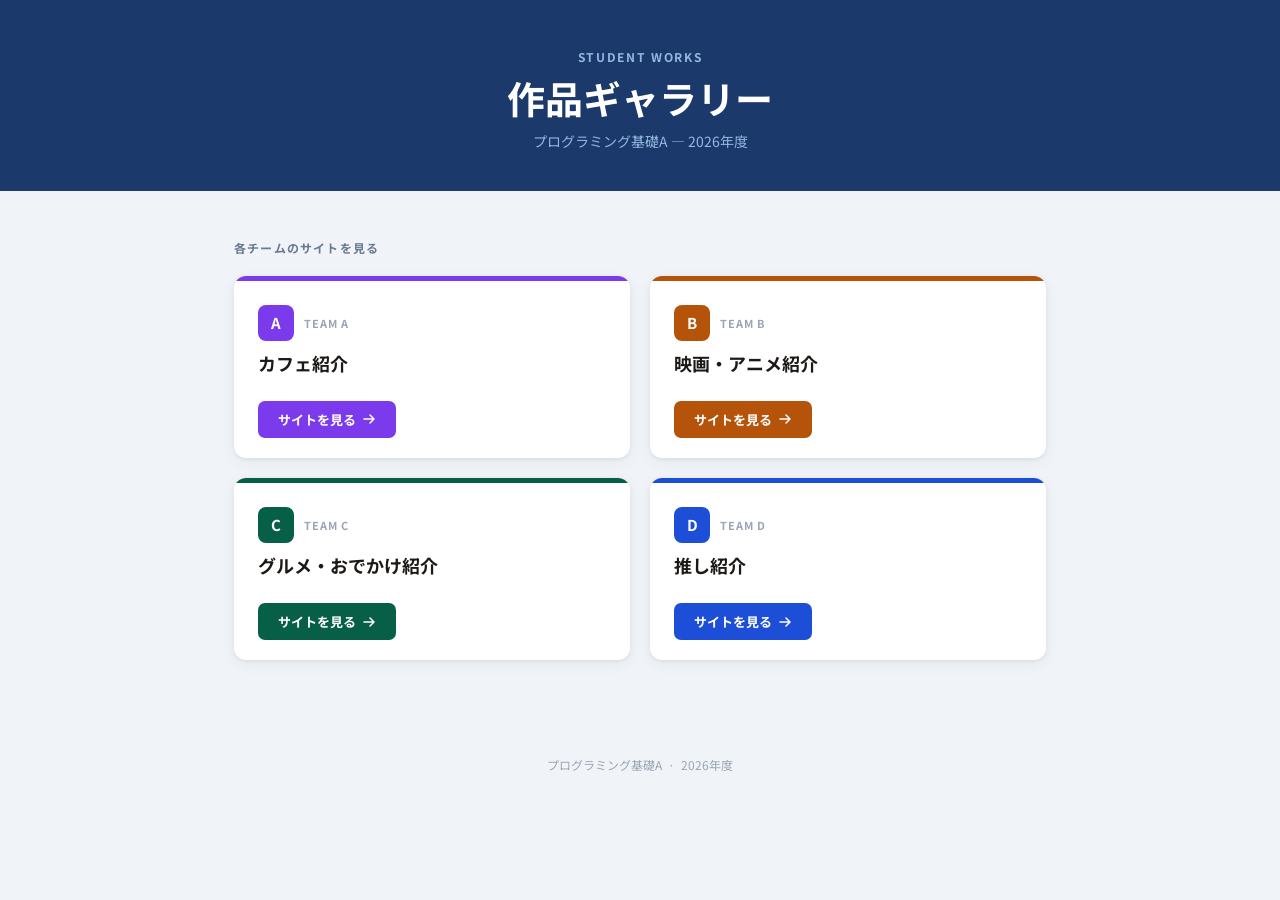
==== index.html @ 8a596230 "Create index.html" ====
<!DOCTYPE html>
<html lang="ja">
<head>
  <meta charset="UTF-8">
  <meta name="viewport" content="width=device-width, initial-scale=1.0">
  <title>作品ギャラリー — プログラミング基礎A</title>
  <link rel="preconnect" href="https://fonts.googleapis.com">
  <link rel="stylesheet" href="https://fonts.googleapis.com/css2?family=Noto+Sans+JP:wght@400;500;700&display=swap">
  <style>
    *, *::before, *::after { box-sizing: border-box; margin: 0; padding: 0; }

    body {
      font-family: 'Noto Sans JP', sans-serif;
      background: #F0F3F8;
      color: #1C1917;
      min-height: 100vh;
    }

    /* ── Header ── */
    .site-header {
      background: #1B3A6B;
      padding: 48px 24px 40px;
      text-align: center;
    }

    .header-eyebrow {
      font-size: 12px;
      font-weight: 700;
      letter-spacing: .14em;
      text-transform: uppercase;
      color: #93B8E0;
      margin-bottom: 10px;
    }

    .header-title {
      font-size: clamp(26px, 5vw, 38px);
      font-weight: 700;
      color: #FFFFFF;
      line-height: 1.2;
      margin-bottom: 10px;
    }

    .header-sub {
      font-size: 14px;
      color: #93B8E0;
    }

    /* ── Main ── */
    .main {
      max-width: 860px;
      margin: 0 auto;
      padding: 48px 24px 72px;
    }

    .section-label {
      font-size: 12px;
      font-weight: 700;
      letter-spacing: .1em;
      text-transform: uppercase;
      color: #6B7A90;
      margin-bottom: 20px;
    }

    /* ── Team grid ── */
    .team-grid {
      display: grid;
      grid-template-columns: repeat(auto-fill, minmax(360px, 1fr));
      gap: 20px;
    }

    .team-card {
      background: #FFFFFF;
      border-radius: 12px;
      overflow: hidden;
      box-shadow: 0 1px 4px rgba(0,0,0,.07), 0 4px 16px rgba(0,0,0,.05);
      display: flex;
      flex-direction: column;
      transition: box-shadow .2s, transform .2s;
    }
    .team-card:hover {
      box-shadow: 0 4px 12px rgba(0,0,0,.1), 0 12px 32px rgba(0,0,0,.08);
      transform: translateY(-2px);
    }

    .card-stripe {
      height: 5px;
    }

    .card-body {
      padding: 24px 24px 20px;
      flex: 1;
      display: flex;
      flex-direction: column;
      gap: 10px;
    }

    .card-top {
      display: flex;
      align-items: center;
      gap: 10px;
    }

    .team-badge {
      display: inline-flex;
      align-items: center;
      justify-content: center;
      width: 36px;
      height: 36px;
      border-radius: 8px;
      font-size: 15px;
      font-weight: 700;
      color: #fff;
      flex-shrink: 0;
    }

    .card-label {
      font-size: 11px;
      font-weight: 700;
      letter-spacing: .08em;
      text-transform: uppercase;
      color: #9BA5B4;
    }

    .card-theme {
      font-size: 18px;
      font-weight: 700;
      line-height: 1.35;
      color: #1C1917;
    }

    .card-footer {
      margin-top: auto;
      padding-top: 16px;
    }

    .visit-btn {
      display: inline-flex;
      align-items: center;
      gap: 6px;
      padding: 9px 20px;
      border-radius: 7px;
      border: none;
      font-family: 'Noto Sans JP', sans-serif;
      font-size: 13px;
      font-weight: 700;
      color: #fff;
      cursor: pointer;
      text-decoration: none;
      transition: opacity .15s, transform .15s;
    }
    .visit-btn:hover { opacity: .88; transform: translateX(2px); }
    .visit-btn svg { flex-shrink: 0; }

    /* ── Footer ── */
    .site-footer {
      text-align: center;
      padding: 24px;
      font-size: 12px;
      color: #9BA5B4;
    }
  </style>
</head>
<body>

<header class="site-header">
  <p class="header-eyebrow">Student Works</p>
  <h1 class="header-title">作品ギャラリー</h1>
  <p class="header-sub">プログラミング基礎A — 2026年度</p>
</header>

<main class="main">
  <p class="section-label">各チームのサイトを見る</p>

  <div class="team-grid">

    <!-- Team A -->
    <div class="team-card">
      <div class="card-stripe" style="background:#7C3AED;"></div>
      <div class="card-body">
        <div class="card-top">
          <div class="team-badge" style="background:#7C3AED;">A</div>
          <span class="card-label">Team A</span>
        </div>
        <div class="card-theme">カフェ紹介</div>
        <div class="card-footer">
          <a class="visit-btn" style="background:#7C3AED;" href="./teamA/">
            サイトを見る
            <svg width="14" height="14" viewBox="0 0 14 14" fill="none"><path d="M2 7h10M8 3l4 4-4 4" stroke="#fff" stroke-width="1.5" stroke-linecap="round" stroke-linejoin="round"/></svg>
          </a>
        </div>
      </div>
    </div>

    <!-- Team B -->
    <div class="team-card">
      <div class="card-stripe" style="background:#B45309;"></div>
      <div class="card-body">
        <div class="card-top">
          <div class="team-badge" style="background:#B45309;">B</div>
          <span class="card-label">Team B</span>
        </div>
        <div class="card-theme">映画・アニメ紹介</div>
        <div class="card-footer">
          <a class="visit-btn" style="background:#B45309;" href="./teamB/">
            サイトを見る
            <svg width="14" height="14" viewBox="0 0 14 14" fill="none"><path d="M2 7h10M8 3l4 4-4 4" stroke="#fff" stroke-width="1.5" stroke-linecap="round" stroke-linejoin="round"/></svg>
          </a>
        </div>
      </div>
    </div>

    <!-- Team C -->
    <div class="team-card">
      <div class="card-stripe" style="background:#065F46;"></div>
      <div class="card-body">
        <div class="card-top">
          <div class="team-badge" style="background:#065F46;">C</div>
          <span class="card-label">Team C</span>
        </div>
        <div class="card-theme">グルメ・おでかけ紹介</div>
        <div class="card-footer">
          <a class="visit-btn" style="background:#065F46;" href="./teamC/">
            サイトを見る
            <svg width="14" height="14" viewBox="0 0 14 14" fill="none"><path d="M2 7h10M8 3l4 4-4 4" stroke="#fff" stroke-width="1.5" stroke-linecap="round" stroke-linejoin="round"/></svg>
          </a>
        </div>
      </div>
    </div>

    <!-- Team D -->
    <div class="team-card">
      <div class="card-stripe" style="background:#1D4ED8;"></div>
      <div class="card-body">
        <div class="card-top">
          <div class="team-badge" style="background:#1D4ED8;">D</div>
          <span class="card-label">Team D</span>
        </div>
        <div class="card-theme">推し紹介</div>
        <div class="card-footer">
          <a class="visit-btn" style="background:#1D4ED8;" href="./teamD/">
            サイトを見る
            <svg width="14" height="14" viewBox="0 0 14 14" fill="none"><path d="M2 7h10M8 3l4 4-4 4" stroke="#fff" stroke-width="1.5" stroke-linecap="round" stroke-linejoin="round"/></svg>
          </a>
        </div>
      </div>
    </div>

  </div>
</main>

<footer class="site-footer">
  プログラミング基礎A &nbsp;·&nbsp; 2026年度
</footer>

</body>
</html>
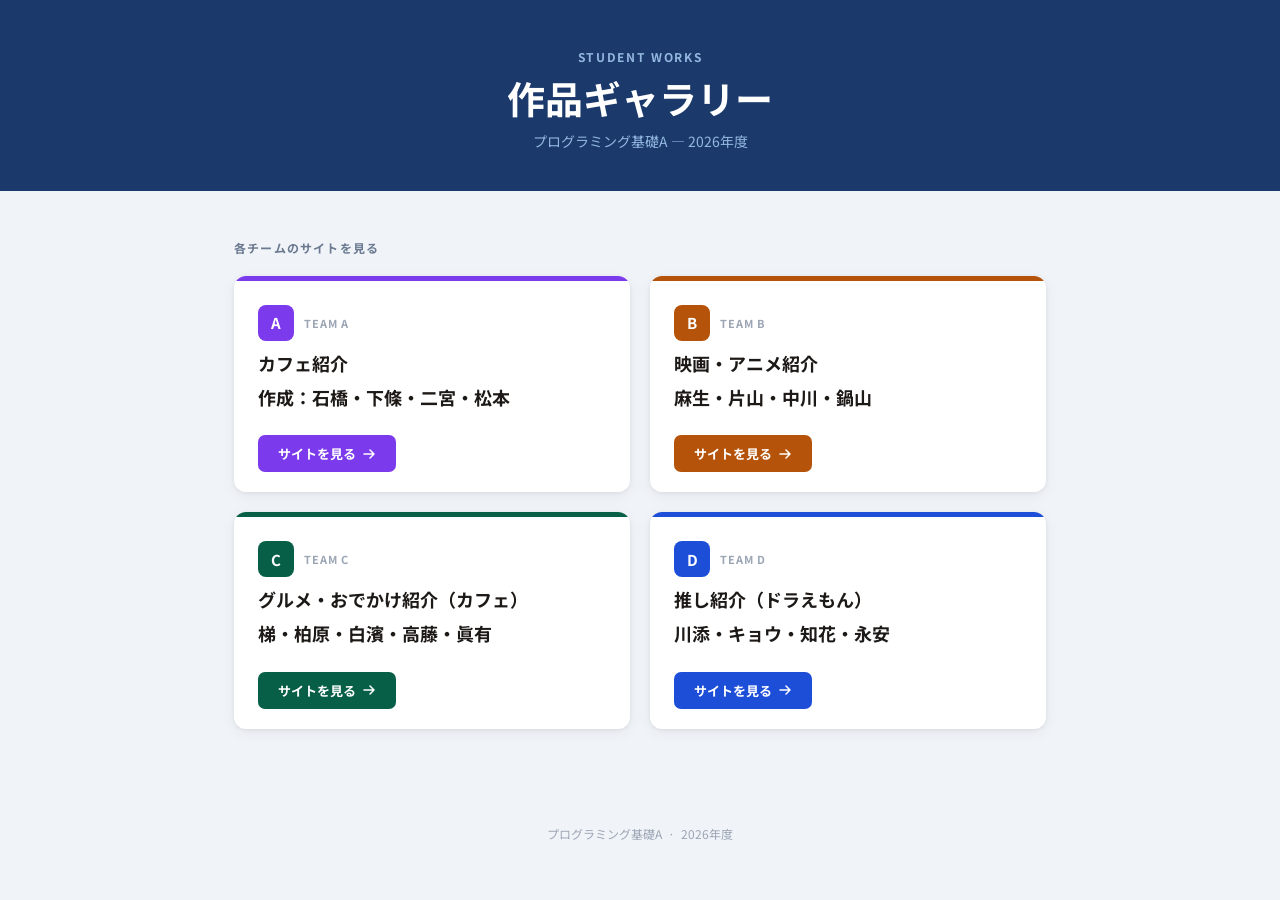
==== commit b5f3aba3: "Update index.html" ====
--- a/index.html
+++ b/index.html
@@ -182,6 +182,7 @@
           <span class="card-label">Team A</span>
         </div>
         <div class="card-theme">カフェ紹介</div>
+        <div class="card-theme">作成：石橋・下條・二宮・松本</div>
         <div class="card-footer">
           <a class="visit-btn" style="background:#7C3AED;" href="./teamA/">
             サイトを見る
@@ -200,6 +201,7 @@
           <span class="card-label">Team B</span>
         </div>
         <div class="card-theme">映画・アニメ紹介</div>
+        <div class="card-theme">麻生・片山・中川・鍋山</div>
         <div class="card-footer">
           <a class="visit-btn" style="background:#B45309;" href="./teamB/">
             サイトを見る
@@ -217,7 +219,8 @@
           <div class="team-badge" style="background:#065F46;">C</div>
           <span class="card-label">Team C</span>
         </div>
-        <div class="card-theme">グルメ・おでかけ紹介</div>
+        <div class="card-theme">グルメ・おでかけ紹介（カフェ）</div>
+        <div class="card-theme">梯・柏原・白濱・高藤・眞有</div>
         <div class="card-footer">
           <a class="visit-btn" style="background:#065F46;" href="./teamC/">
             サイトを見る
@@ -235,7 +238,8 @@
           <div class="team-badge" style="background:#1D4ED8;">D</div>
           <span class="card-label">Team D</span>
         </div>
-        <div class="card-theme">推し紹介</div>
+        <div class="card-theme">推し紹介（ドラえもん）</div>
+        <div class="card-theme">川添・キョウ・知花・永安</div>
         <div class="card-footer">
           <a class="visit-btn" style="background:#1D4ED8;" href="./teamD/">
             サイトを見る
